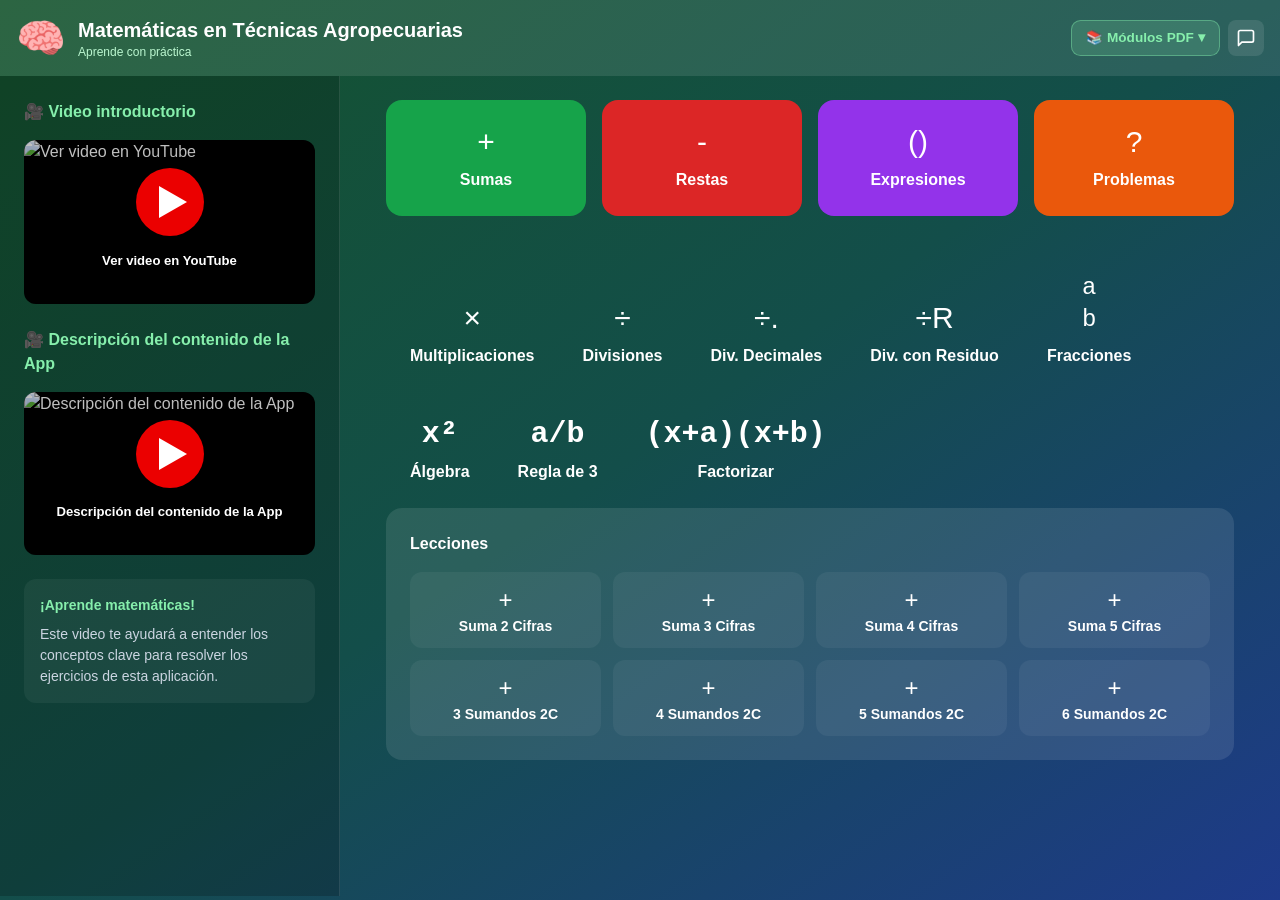
==== index.html @ 4303181f "Add files via upload" ====
<!doctype html>
<html lang="es">
  <head>
    <meta charset="UTF-8" />
    <link rel="icon" type="image/svg+xml" href="/vite.svg" />
    <meta name="viewport" content="width=device-width, initial-scale=1.0" />
    <title>Matemáticas en Técnicas Agropecuarias</title>
    <link rel="stylesheet" href="https://cdn.jsdelivr.net/npm/katex@0.16.9/dist/katex.min.css">
    <script src="https://cdn.jsdelivr.net/npm/katex@0.16.9/dist/katex.min.js"></script>
    <script src="js/vendor.js"></script>
    <script src="js/app/data.js"></script>
    <script src="js/app/generators.js"></script>
    <script defer src="js/app/main.js"></script>
    <link rel="stylesheet" href="css/styles.css">
  </head>
  <body>
    <div id="root"></div>
  
<script>
/**
 * Iframe 元素高亮注入脚本
 * 需要在目标网站中引入此脚本来支持跨域 iframe 高亮功能
 *
 * 使用方法：
 * 1. 将此脚本添加到目标网站的 HTML 中
 * 2. 或通过浏览器扩展、用户脚本等方式注入
 */

(function () {
  "use strict";

  // 检查是否在 iframe 中
  if (window.self === window.top) {
    return; // 不在 iframe 中，不执行
  }

  // 检查是否已经初始化过
  if (window.__iframeHighlightInitialized) {
    return;
  }
  window.__iframeHighlightInitialized = true;
  console.log("Iframe 高亮脚本已加载");

  // 创建高亮覆盖层
  var overlay = document.createElement("div");
  overlay.id = "iframe-highlight-overlay";
  overlay.style.cssText = "\n    position: fixed;\n    top: 0;\n    left: 0;\n    width: 100vw;\n    height: 100vh;\n    pointer-events: none;\n    z-index: 999999;\n    overflow: hidden;\n  ";

  // 创建悬停高亮框（虚线边框）
  var highlightBox = document.createElement("div");
  highlightBox.id = "iframe-highlight-box";
  highlightBox.style.cssText = "\n    position: absolute;\n    border: 2px dashed #007AFF;\n    background: rgba(0, 122, 255, 0.08);\n    pointer-events: none;\n    display: none;\n    transition: all 0.1s ease;\n    box-shadow: 0 0 0 1px rgba(255, 255, 255, 0.8);\n    border-radius: 2px;\n  ";

  // 创建选中节点的常驻高亮框（实线边框）
  var selectedBox = document.createElement("div");
  selectedBox.id = "iframe-selected-box";
  selectedBox.style.cssText = "\n    position: absolute;\n    border: 2px solid #007AFF;\n    pointer-events: none;\n    display: none;\n    box-shadow: 0 0 0 1px rgba(255, 255, 255, 0.9), 0 0 8px rgba(255, 107, 53, 0.4);\n    border-radius: 2px;\n    z-index: 1000000;\n  ";

  // 创建悬停标签显示
  var tagLabel = document.createElement("div");
  tagLabel.id = "iframe-tag-label";
  tagLabel.style.cssText = "\n    position: absolute;\n    background: #007AFF;\n    color: white;\n    padding: 2px 6px;\n    font-size: 11px;\n    font-family: -apple-system, BlinkMacSystemFont, 'Segoe UI', Roboto, 'Helvetica Neue', Arial, sans-serif;\n    border-radius: 2px;\n    pointer-events: none;\n    display: none;\n    white-space: nowrap;\n    z-index: 1000001;\n    box-shadow: 0 2px 4px rgba(0, 0, 0, 0.3);\n    font-weight: 500;\n  ";

  // 创建选中节点标签
  var selectedLabel = document.createElement("div");
  selectedLabel.id = "iframe-selected-label";
  selectedLabel.style.cssText = "\n    position: absolute;\n    background: #007AFF;\n    color: white;\n    padding: 3px 8px;\n    font-size: 11px;\n    font-family: -apple-system, BlinkMacSystemFont, 'Segoe UI', Roboto, 'Helvetica Neue', Arial, sans-serif;\n    border-radius: 3px;\n    pointer-events: none;\n    display: none;\n    white-space: nowrap;\n    z-index: 1000002;\n    box-shadow: 0 2px 6px rgba(0, 0, 0, 0.4);\n    font-weight: 600;\n  ";
  overlay.appendChild(highlightBox);
  overlay.appendChild(selectedBox);
  overlay.appendChild(tagLabel);
  overlay.appendChild(selectedLabel);
  document.body.appendChild(overlay);

  // 存储当前选中的元素
  var selectedElement = null;
  var highlightEnabled = false;

  // 更新选中元素的高亮显示
  function updateSelectedHighlight(element) {
    console.log("updateSelectedHighlight called with:", element);
    if (!element) {
      selectedBox.style.display = "none";
      selectedLabel.style.display = "none";
      selectedElement = null;
      console.log("Cleared selected highlight");
      return;
    }
    selectedElement = element;
    var rect = element.getBoundingClientRect();
    console.log("Selected element rect:", rect);

    // 更新选中高亮框位置
    selectedBox.style.display = "block";
    selectedBox.style.left = "".concat(rect.left - 2, "px");
    selectedBox.style.top = "".concat(rect.top - 2, "px");
    selectedBox.style.width = "".concat(rect.width + 4, "px");
    selectedBox.style.height = "".concat(rect.height + 4, "px");

    // 更新选中标签位置和内容
    selectedLabel.style.display = "block";
    selectedLabel.textContent = "\u2713 <".concat(element.tagName.toLowerCase(), ">");

    // 计算标签位置，确保不超出视窗
    var labelTop = rect.top - 28;
    var labelLeft = rect.left;

    // 如果标签会超出顶部，显示在元素下方
    if (labelTop < 5) {
      labelTop = rect.bottom + 5;
    }

    // 如果标签会超出右侧，向左调整
    var labelWidth = selectedLabel.offsetWidth || 100; // 预估宽度
    if (labelLeft + labelWidth > window.innerWidth - 10) {
      labelLeft = window.innerWidth - labelWidth - 10;
    }
    selectedLabel.style.left = "".concat(Math.max(5, labelLeft), "px");
    selectedLabel.style.top = "".concat(labelTop, "px");
    console.log("Selected highlight positioned at:", {
      left: selectedBox.style.left,
      top: selectedBox.style.top,
      width: selectedBox.style.width,
      height: selectedBox.style.height
    });
  }
  function getElementSelector(element) {
    if (!(element instanceof Element)) throw new Error('Argument must be a DOM element');
    var segments = [];
    var current = element;
    while (current !== document.documentElement) {
      var selector = '';
      // 优先检查唯一ID
      if (current.id && document.querySelectorAll("#".concat(current.id)).length === 1) {
        segments.unshift("#".concat(current.id));
        break; // ID唯一，无需继续向上
      }

      // 生成类名选择器（取第一个有效类名）
      var classes = Array.from(current.classList).filter(function (c) {
        return !c.startsWith('js-');
      });
      var className = classes.length > 0 ? ".".concat(classes[0]) : '';

      // 生成位置索引（nth-child）
      var tag = current.tagName.toLowerCase();
      if (!className) {
        var siblings = Array.from(current.parentNode.children);
        var index = siblings.findIndex(function (el) {
          return el === current;
        }) + 1;
        selector = "".concat(tag, ":nth-child(").concat(index, ")");
      } else {
        selector = className;
      }
      segments.unshift(selector);
      current = current.parentElement;
    }

    // 处理根元素
    if (current === document.documentElement) {
      segments.unshift('html');
    }
    return segments.join(' > ');
  }

  // 获取元素文本内容
  function getElementText(element) {
    var _element$textContent;
    if (element.tagName === "INPUT") {
      return element.value || element.placeholder || "";
    }
    if (element.tagName === "TEXTAREA") {
      return element.value || element.placeholder || "";
    }
    var text = ((_element$textContent = element.textContent) === null || _element$textContent === void 0 ? void 0 : _element$textContent.trim()) || "";
    return text.length > 50 ? text.substring(0, 50) + "..." : text;
  }

  // 获取元素属性信息
  function getElementAttributes(element) {
    var attrs = {};
    for (var i = 0; i < element.attributes.length; i++) {
      var attr = element.attributes[i];
      attrs[attr.name] = attr.value;
    }
    return attrs;
  }

  // 鼠标悬停事件处理
  function handleMouseOver(e) {
    if (!highlightEnabled) return;
    var target = e.target;
    if (!target || target === overlay || target === highlightBox || target === tagLabel || target === selectedBox || target === selectedLabel) {
      return;
    }

    // 避免高亮 html 和 body 元素
    if (target === document.documentElement || target === document.body) {
      return;
    }

    // 如果是已选中的元素，不显示悬停高亮
    if (target === selectedElement) {
      highlightBox.style.display = "none";
      tagLabel.style.display = "none";
      return;
    }
    var rect = target.getBoundingClientRect();
    var selector = getElementSelector(target);
    var text = getElementText(target);
    var attributes = getElementAttributes(target);

    // 更新悬停高亮框位置
    highlightBox.style.display = "block";
    highlightBox.style.left = "".concat(rect.left - 2, "px");
    highlightBox.style.top = "".concat(rect.top - 2, "px");
    highlightBox.style.width = "".concat(rect.width + 4, "px");
    highlightBox.style.height = "".concat(rect.height + 4, "px");

    // 更新标签位置和内容
    tagLabel.style.display = "block";
    tagLabel.textContent = "<".concat(target.tagName.toLowerCase(), ">");

    // 计算标签位置，确保不超出视窗
    var labelTop = rect.top - 22;
    var labelLeft = rect.left;

    // 如果标签会超出顶部，显示在元素下方
    if (labelTop < 0) {
      labelTop = rect.bottom + 5;
    }

    // 如果标签会超出右侧，向左调整
    if (labelLeft + tagLabel.offsetWidth > window.innerWidth) {
      labelLeft = window.innerWidth - tagLabel.offsetWidth - 5;
    }
    tagLabel.style.left = "".concat(Math.max(0, labelLeft), "px");
    tagLabel.style.top = "".concat(labelTop, "px");

    // 发送消息到父窗口
    var elementInfo = {
      tagName: target.tagName.toLowerCase(),
      rect: {
        left: rect.left,
        top: rect.top,
        right: rect.right,
        bottom: rect.bottom,
        width: rect.width,
        height: rect.height,
        x: rect.x,
        y: rect.y
      },
      selector: selector,
      text: text,
      attributes: attributes,
      url: window.location.href,
      path: window.location.pathname,
      timestamp: Date.now()
    };
    try {
      window.parent.postMessage({
        type: "iframe-element-hover",
        data: elementInfo,
        source: "iframe-highlight-injector"
      }, "*");
    } catch (error) {
      console.warn("无法发送消息到父窗口:", error);
    }
  }

  // 鼠标离开事件处理
  function handleMouseOut(e) {
    if (!highlightEnabled) return;
    var relatedTarget = e.relatedTarget;

    // 如果鼠标移动到高亮相关元素上，不隐藏高亮
    if (relatedTarget && (relatedTarget === highlightBox || relatedTarget === tagLabel || relatedTarget === overlay || relatedTarget === selectedBox || relatedTarget === selectedLabel)) {
      return;
    }
    highlightBox.style.display = "none";
    tagLabel.style.display = "none";
    try {
      window.parent.postMessage({
        type: "iframe-element-hover",
        data: null,
        source: "iframe-highlight-injector"
      }, "*");
    } catch (error) {
      console.warn("无法发送消息到父窗口:", error);
    }
  }

  // 点击事件处理
  function handleClick(e) {
    var target = e.target;
    if (!target || target === overlay || target === highlightBox || target === tagLabel || target === selectedBox || target === selectedLabel) {
      return;
    }

    // 避免处理 html 和 body 元素
    if (target === document.documentElement || target === document.body) {
      return;
    }

    // 检查是否是交互元素，这些元素需要保留默认行为
    var isInteractiveElement = ['input', 'textarea', 'select', 'button', 'a'].includes(target.tagName.toLowerCase());

    // 如果高亮功能启用，对于非交互元素阻止默认行为和事件传播
    if (highlightEnabled) {
      e.preventDefault();
      e.stopPropagation();
    }
    var rect = target.getBoundingClientRect();
    var selector = getElementSelector(target);
    var text = getElementText(target);
    var attributes = getElementAttributes(target);
    console.log("Element clicked:", {
      tagName: target.tagName,
      selector: selector,
      rect: rect
    });

    // 立即更新选中高亮
    updateSelectedHighlight(target);

    // 隐藏悬停高亮，因为现在是选中状态
    highlightBox.style.display = "none";
    tagLabel.style.display = "none";
    var elementInfo = {
      tagName: target.tagName.toLowerCase(),
      rect: {
        left: rect.left,
        top: rect.top,
        right: rect.right,
        bottom: rect.bottom,
        width: rect.width,
        height: rect.height,
        x: rect.x,
        y: rect.y
      },
      selector: selector,
      text: text,
      attributes: attributes,
      url: window.location.href,
      path: window.location.pathname,
      timestamp: Date.now()
    };
    try {
      window.parent.postMessage({
        type: "iframe-element-click",
        data: elementInfo,
        source: "iframe-highlight-injector"
      }, "*");
    } catch (error) {
      console.warn("无法发送消息到父窗口:", error);
    }
  }

  // 监听来自父窗口的消息
  function handleParentMessage(event) {
    console.log("Received message from parent:", event.data);
    if (event.data.type === "iframe-highlight-toggle") {
      var enabled = event.data.enabled;
      console.log("Highlight toggle:", enabled);
      if (enabled) {
        enableHighlight();
      } else {
        disableHighlight();
      }
    } else if (event.data.type === "enable-iframe-highlight") {
      console.log("Enable iframe highlight");
      enableHighlight();
    } else if (event.data.type === "disable-iframe-highlight") {
      console.log("Disable iframe highlight");
      disableHighlight();
    } else if (event.data.type === "toggle-iframe-highlight") {
      var _enabled = event.data.enabled !== undefined ? event.data.enabled : !highlightEnabled;
      console.log("Toggle iframe highlight to:", _enabled);
      if (_enabled) {
        enableHighlight();
      } else {
        disableHighlight();
      }
    } else if (event.data.type === "update-selected-element") {
      var selector = event.data.selector;
      console.log("Update selected element with selector:", selector);
      if (selector) {
        try {
          var element = document.querySelector(selector);
          console.log("Found element by selector:", element);
          updateSelectedHighlight(element);
        } catch (error) {
          console.warn("Failed to select element:", error);
          updateSelectedHighlight(null);
        }
      } else {
        updateSelectedHighlight(null);
      }
    } else if (event.data.type === "clear-selected-element") {
      console.log("Clear selected element");
      updateSelectedHighlight(null);
    }
  }

  // 启用高亮功能
  function enableHighlight() {
    console.log("Enabling highlight");
    document.addEventListener("mouseover", handleMouseOver, true);
    document.addEventListener("mouseout", handleMouseOut, true);
    document.addEventListener("click", handleClick, true);
    highlightEnabled = true;
    overlay.style.display = "block";
  }

  // 禁用高亮功能
  function disableHighlight() {
    console.log("Disabling highlight");
    highlightEnabled = false;
    // 保持事件监听器，但通过 highlightEnabled 变量控制行为
    // 这样可以保留选中状态的显示
    highlightBox.style.display = "none";
    tagLabel.style.display = "none";
    // 不隐藏 selectedBox 和 selectedLabel，保留选中状态
  }

  // 完全禁用高亮功能（移除所有监听器）
  function fullyDisableHighlight() {
    console.log("Fully disabling highlight");
    highlightEnabled = false;
    document.removeEventListener("mouseover", handleMouseOver, true);
    document.removeEventListener("mouseout", handleMouseOut, true);
    document.removeEventListener("click", handleClick, true);
    overlay.style.display = "none";
    highlightBox.style.display = "none";
    tagLabel.style.display = "none";
    selectedBox.style.display = "none";
    selectedLabel.style.display = "none";
  }

  // 添加事件监听
  enableHighlight();
  window.addEventListener("message", handleParentMessage);

  // 暴露全局函数供外部调用
  window.__iframeHighlightControl = {
    enable: enableHighlight,
    disable: disableHighlight,
    fullyDisable: fullyDisableHighlight,
    isEnabled: function isEnabled() {
      return highlightEnabled;
    },
    getSelectedElement: function getSelectedElement() {
      return selectedElement;
    },
    updateSelected: updateSelectedHighlight,
    // 通过消息发送开关控制
    sendToggleMessage: function sendToggleMessage(enabled) {
      window.parent.postMessage({
        type: 'iframe-highlight-status',
        enabled: enabled || highlightEnabled,
        source: 'iframe-highlight-injector'
      }, '*');
    }
  };

  // 通知父窗口脚本已加载
  try {
    window.parent.postMessage({
      type: "iframe-highlight-ready",
      data: {
        url: window.location.href,
        userAgent: navigator.userAgent,
        timestamp: Date.now()
      },
      source: "iframe-highlight-injector"
    }, "*");
  } catch (error) {
    console.warn("无法发送就绪消息到父窗口:", error);
  }

  // 清理函数
  window.__iframeHighlightCleanup = function () {
    fullyDisableHighlight();
    window.removeEventListener("message", handleParentMessage);
    if (overlay.parentElement) {
      overlay.parentElement.removeChild(overlay);
    }
    delete window.__iframeHighlightInitialized;
    delete window.__iframeHighlightCleanup;
  };
})();

</script>
</body>
</html>
---- css/styles.css ----
*,:before,:after{--tw-border-spacing-x: 0;--tw-border-spacing-y: 0;--tw-translate-x: 0;--tw-translate-y: 0;--tw-rotate: 0;--tw-skew-x: 0;--tw-skew-y: 0;--tw-scale-x: 1;--tw-scale-y: 1;--tw-pan-x: ;--tw-pan-y: ;--tw-pinch-zoom: ;--tw-scroll-snap-strictness: proximity;--tw-gradient-from-position: ;--tw-gradient-via-position: ;--tw-gradient-to-position: ;--tw-ordinal: ;--tw-slashed-zero: ;--tw-numeric-figure: ;--tw-numeric-spacing: ;--tw-numeric-fraction: ;--tw-ring-inset: ;--tw-ring-offset-width: 0px;--tw-ring-offset-color: #fff;--tw-ring-color: rgb(59 130 246 / .5);--tw-ring-offset-shadow: 0 0 #0000;--tw-ring-shadow: 0 0 #0000;--tw-shadow: 0 0 #0000;--tw-shadow-colored: 0 0 #0000;--tw-blur: ;--tw-brightness: ;--tw-contrast: ;--tw-grayscale: ;--tw-hue-rotate: ;--tw-invert: ;--tw-saturate: ;--tw-sepia: ;--tw-drop-shadow: ;--tw-backdrop-blur: ;--tw-backdrop-brightness: ;--tw-backdrop-contrast: ;--tw-backdrop-grayscale: ;--tw-backdrop-hue-rotate: ;--tw-backdrop-invert: ;--tw-backdrop-opacity: ;--tw-backdrop-saturate: ;--tw-backdrop-sepia: ;--tw-contain-size: ;--tw-contain-layout: ;--tw-contain-paint: ;--tw-contain-style: }::backdrop{--tw-border-spacing-x: 0;--tw-border-spacing-y: 0;--tw-translate-x: 0;--tw-translate-y: 0;--tw-rotate: 0;--tw-skew-x: 0;--tw-skew-y: 0;--tw-scale-x: 1;--tw-scale-y: 1;--tw-pan-x: ;--tw-pan-y: ;--tw-pinch-zoom: ;--tw-scroll-snap-strictness: proximity;--tw-gradient-from-position: ;--tw-gradient-via-position: ;--tw-gradient-to-position: ;--tw-ordinal: ;--tw-slashed-zero: ;--tw-numeric-figure: ;--tw-numeric-spacing: ;--tw-numeric-fraction: ;--tw-ring-inset: ;--tw-ring-offset-width: 0px;--tw-ring-offset-color: #fff;--tw-ring-color: rgb(59 130 246 / .5);--tw-ring-offset-shadow: 0 0 #0000;--tw-ring-shadow: 0 0 #0000;--tw-shadow: 0 0 #0000;--tw-shadow-colored: 0 0 #0000;--tw-blur: ;--tw-brightness: ;--tw-contrast: ;--tw-grayscale: ;--tw-hue-rotate: ;--tw-invert: ;--tw-saturate: ;--tw-sepia: ;--tw-drop-shadow: ;--tw-backdrop-blur: ;--tw-backdrop-brightness: ;--tw-backdrop-contrast: ;--tw-backdrop-grayscale: ;--tw-backdrop-hue-rotate: ;--tw-backdrop-invert: ;--tw-backdrop-opacity: ;--tw-backdrop-saturate: ;--tw-backdrop-sepia: ;--tw-contain-size: ;--tw-contain-layout: ;--tw-contain-paint: ;--tw-contain-style: }*,:before,:after{box-sizing:border-box;border-width:0;border-style:solid;border-color:#e5e7eb}:before,:after{--tw-content: ""}html,:host{line-height:1.5;-webkit-text-size-adjust:100%;-moz-tab-size:4;-o-tab-size:4;tab-size:4;font-family:ui-sans-serif,system-ui,sans-serif,"Apple Color Emoji","Segoe UI Emoji",Segoe UI Symbol,"Noto Color Emoji";font-feature-settings:normal;font-variation-settings:normal;-webkit-tap-highlight-color:transparent}body{margin:0;line-height:inherit}hr{height:0;color:inherit;border-top-width:1px}abbr:where([title]){-webkit-text-decoration:underline dotted;text-decoration:underline dotted}h1,h2,h3,h4,h5,h6{font-size:inherit;font-weight:inherit}a{color:inherit;text-decoration:inherit}b,strong{font-weight:bolder}code,kbd,samp,pre{font-family:ui-monospace,SFMono-Regular,Menlo,Monaco,Consolas,Liberation Mono,Courier New,monospace;font-feature-settings:normal;font-variation-settings:normal;font-size:1em}small{font-size:80%}sub,sup{font-size:75%;line-height:0;position:relative;vertical-align:baseline}sub{bottom:-.25em}sup{top:-.5em}table{text-indent:0;border-color:inherit;border-collapse:collapse}button,input,optgroup,select,textarea{font-family:inherit;font-feature-settings:inherit;font-variation-settings:inherit;font-size:100%;font-weight:inherit;line-height:inherit;letter-spacing:inherit;color:inherit;margin:0;padding:0}button,select{text-transform:none}button,input:where([type=button]),input:where([type=reset]),input:where([type=submit]){-webkit-appearance:button;background-color:transparent;background-image:none}:-moz-focusring{outline:auto}:-moz-ui-invalid{box-shadow:none}progress{vertical-align:baseline}::-webkit-inner-spin-button,::-webkit-outer-spin-button{height:auto}[type=search]{-webkit-appearance:textfield;outline-offset:-2px}::-webkit-search-decoration{-webkit-appearance:none}::-webkit-file-upload-button{-webkit-appearance:button;font:inherit}summary{display:list-item}blockquote,dl,dd,h1,h2,h3,h4,h5,h6,hr,figure,p,pre{margin:0}fieldset{margin:0;padding:0}legend{padding:0}ol,ul,menu{list-style:none;margin:0;padding:0}dialog{padding:0}textarea{resize:vertical}input::-moz-placeholder,textarea::-moz-placeholder{opacity:1;color:#9ca3af}input::placeholder,textarea::placeholder{opacity:1;color:#9ca3af}button,[role=button]{cursor:pointer}:disabled{cursor:default}img,svg,video,canvas,audio,iframe,embed,object{display:block;vertical-align:middle}img,video{max-width:100%;height:auto}[hidden]:where(:not([hidden=until-found])){display:none}.fixed{position:fixed}.inset-0{top:0;right:0;bottom:0;left:0}.z-50{z-index:50}.mx-auto{margin-left:auto;margin-right:auto}.mb-1{margin-bottom:.25rem}.mb-2{margin-bottom:.5rem}.mb-4{margin-bottom:1rem}.mb-6{margin-bottom:1.5rem}.mb-8{margin-bottom:2rem}.ml-2{margin-left:.5rem}.ml-8{margin-left:2rem}.mr-4{margin-right:1rem}.mr-8{margin-right:2rem}.mt-2{margin-top:.5rem}.mt-6{margin-top:1.5rem}.inline-block{display:inline-block}.flex{display:flex}.grid{display:grid}.h-10{height:2.5rem}.h-5{height:1.25rem}.h-6{height:1.5rem}.max-h-\[80vh\]{max-height:80vh}.min-h-screen{min-height:100vh}.w-10{width:2.5rem}.w-14{width:3.5rem}.w-5{width:1.25rem}.w-6{width:1.5rem}.w-full{width:100%}.max-w-2xl{max-width:42rem}.max-w-4xl{max-width:56rem}.max-w-lg{max-width:32rem}.max-w-xs{max-width:20rem}.flex-1{flex:1 1 0%}.grid-cols-2{grid-template-columns:repeat(2,minmax(0,1fr))}.grid-cols-5{grid-template-columns:repeat(5,minmax(0,1fr))}.flex-col{flex-direction:column}.items-center{align-items:center}.justify-end{justify-content:flex-end}.justify-center{justify-content:center}.justify-between{justify-content:space-between}.gap-2{gap:.5rem}.gap-3{gap:.75rem}.gap-4{gap:1rem}.space-y-3>:not([hidden])~:not([hidden]){--tw-space-y-reverse: 0;margin-top:calc(.75rem * calc(1 - var(--tw-space-y-reverse)));margin-bottom:calc(.75rem * var(--tw-space-y-reverse))}.overflow-y-auto{overflow-y:auto}.rounded{border-radius:.25rem}.rounded-2xl{border-radius:1rem}.rounded-lg{border-radius:.5rem}.rounded-xl{border-radius:.75rem}.border{border-width:1px}.border-b{border-bottom-width:1px}.border-b-4{border-bottom-width:4px}.border-t{border-top-width:1px}.border-white{--tw-border-opacity: 1;border-color:rgb(255 255 255 / var(--tw-border-opacity, 1))}.border-white\/20{border-color:#fff3}.border-yellow-500{--tw-border-opacity: 1;border-color:rgb(234 179 8 / var(--tw-border-opacity, 1))}.bg-black\/30{background-color:#0000004d}.bg-black\/50{background-color:#00000080}.bg-blue-600{--tw-bg-opacity: 1;background-color:rgb(37 99 235 / var(--tw-bg-opacity, 1))}.bg-gray-900{--tw-bg-opacity: 1;background-color:rgb(17 24 39 / var(--tw-bg-opacity, 1))}.bg-green-500\/30{background-color:#22c55e4d}.bg-green-600{--tw-bg-opacity: 1;background-color:rgb(22 163 74 / var(--tw-bg-opacity, 1))}.bg-orange-600{--tw-bg-opacity: 1;background-color:rgb(234 88 12 / var(--tw-bg-opacity, 1))}.bg-purple-600{--tw-bg-opacity: 1;background-color:rgb(147 51 234 / var(--tw-bg-opacity, 1))}.bg-red-600{--tw-bg-opacity: 1;background-color:rgb(220 38 38 / var(--tw-bg-opacity, 1))}.bg-white\/10{background-color:#ffffff1a}.bg-white\/20{background-color:#fff3}.bg-white\/5{background-color:#ffffff0d}.bg-yellow-500\/50{background-color:#eab30880}.bg-yellow-600\/20{background-color:#ca8a0433}.bg-gradient-to-br{background-image:linear-gradient(to bottom right,var(--tw-gradient-stops))}.from-green-900{--tw-gradient-from: #14532d var(--tw-gradient-from-position);--tw-gradient-to: rgb(20 83 45 / 0) var(--tw-gradient-to-position);--tw-gradient-stops: var(--tw-gradient-from), var(--tw-gradient-to)}.via-teal-900{--tw-gradient-to: rgb(19 78 74 / 0) var(--tw-gradient-to-position);--tw-gradient-stops: var(--tw-gradient-from), #134e4a var(--tw-gradient-via-position), var(--tw-gradient-to)}.to-blue-900{--tw-gradient-to: #1e3a8a var(--tw-gradient-to-position)}.p-2{padding:.5rem}.p-3{padding:.75rem}.p-4{padding:1rem}.p-6{padding:1.5rem}.p-8{padding:2rem}.px-4{padding-left:1rem;padding-right:1rem}.py-2{padding-top:.5rem;padding-bottom:.5rem}.py-3{padding-top:.75rem;padding-bottom:.75rem}.py-4{padding-top:1rem;padding-bottom:1rem}.text-left{text-align:left}.text-center{text-align:center}.text-right{text-align:right}.font-mono{font-family:ui-monospace,SFMono-Regular,Menlo,Monaco,Consolas,Liberation Mono,Courier New,monospace}.text-2xl{font-size:1.5rem;line-height:2rem}.text-3xl{font-size:1.875rem;line-height:2.25rem}.text-4xl{font-size:2.25rem;line-height:2.5rem}.text-5xl{font-size:3rem;line-height:1}.text-lg{font-size:1.125rem;line-height:1.75rem}.text-sm{font-size:.875rem;line-height:1.25rem}.text-xl{font-size:1.25rem;line-height:1.75rem}.text-xs{font-size:.75rem;line-height:1rem}.font-bold{font-weight:700}.text-blue-200{--tw-text-opacity: 1;color:rgb(191 219 254 / var(--tw-text-opacity, 1))}.text-blue-300{--tw-text-opacity: 1;color:rgb(147 197 253 / var(--tw-text-opacity, 1))}.text-green-200{--tw-text-opacity: 1;color:rgb(187 247 208 / var(--tw-text-opacity, 1))}.text-green-400{--tw-text-opacity: 1;color:rgb(74 222 128 / var(--tw-text-opacity, 1))}.text-white{--tw-text-opacity: 1;color:rgb(255 255 255 / var(--tw-text-opacity, 1))}.text-yellow-200{--tw-text-opacity: 1;color:rgb(254 240 138 / var(--tw-text-opacity, 1))}.text-yellow-400{--tw-text-opacity: 1;color:rgb(250 204 21 / var(--tw-text-opacity, 1))}.outline-none{outline:2px solid transparent;outline-offset:2px}.filter{filter:var(--tw-blur) var(--tw-brightness) var(--tw-contrast) var(--tw-grayscale) var(--tw-hue-rotate) var(--tw-invert) var(--tw-saturate) var(--tw-sepia) var(--tw-drop-shadow)}body{margin:0;font-family:-apple-system,BlinkMacSystemFont,Segoe UI,Roboto,sans-serif;-webkit-font-smoothing:antialiased;-moz-osx-font-smoothing:grayscale}.hover\:bg-green-500:hover{--tw-bg-opacity: 1;background-color:rgb(34 197 94 / var(--tw-bg-opacity, 1))}.hover\:bg-white\/10:hover{background-color:#ffffff1a}@media(min-width:768px){.md\:grid-cols-4{grid-template-columns:repeat(4,minmax(0,1fr))}}
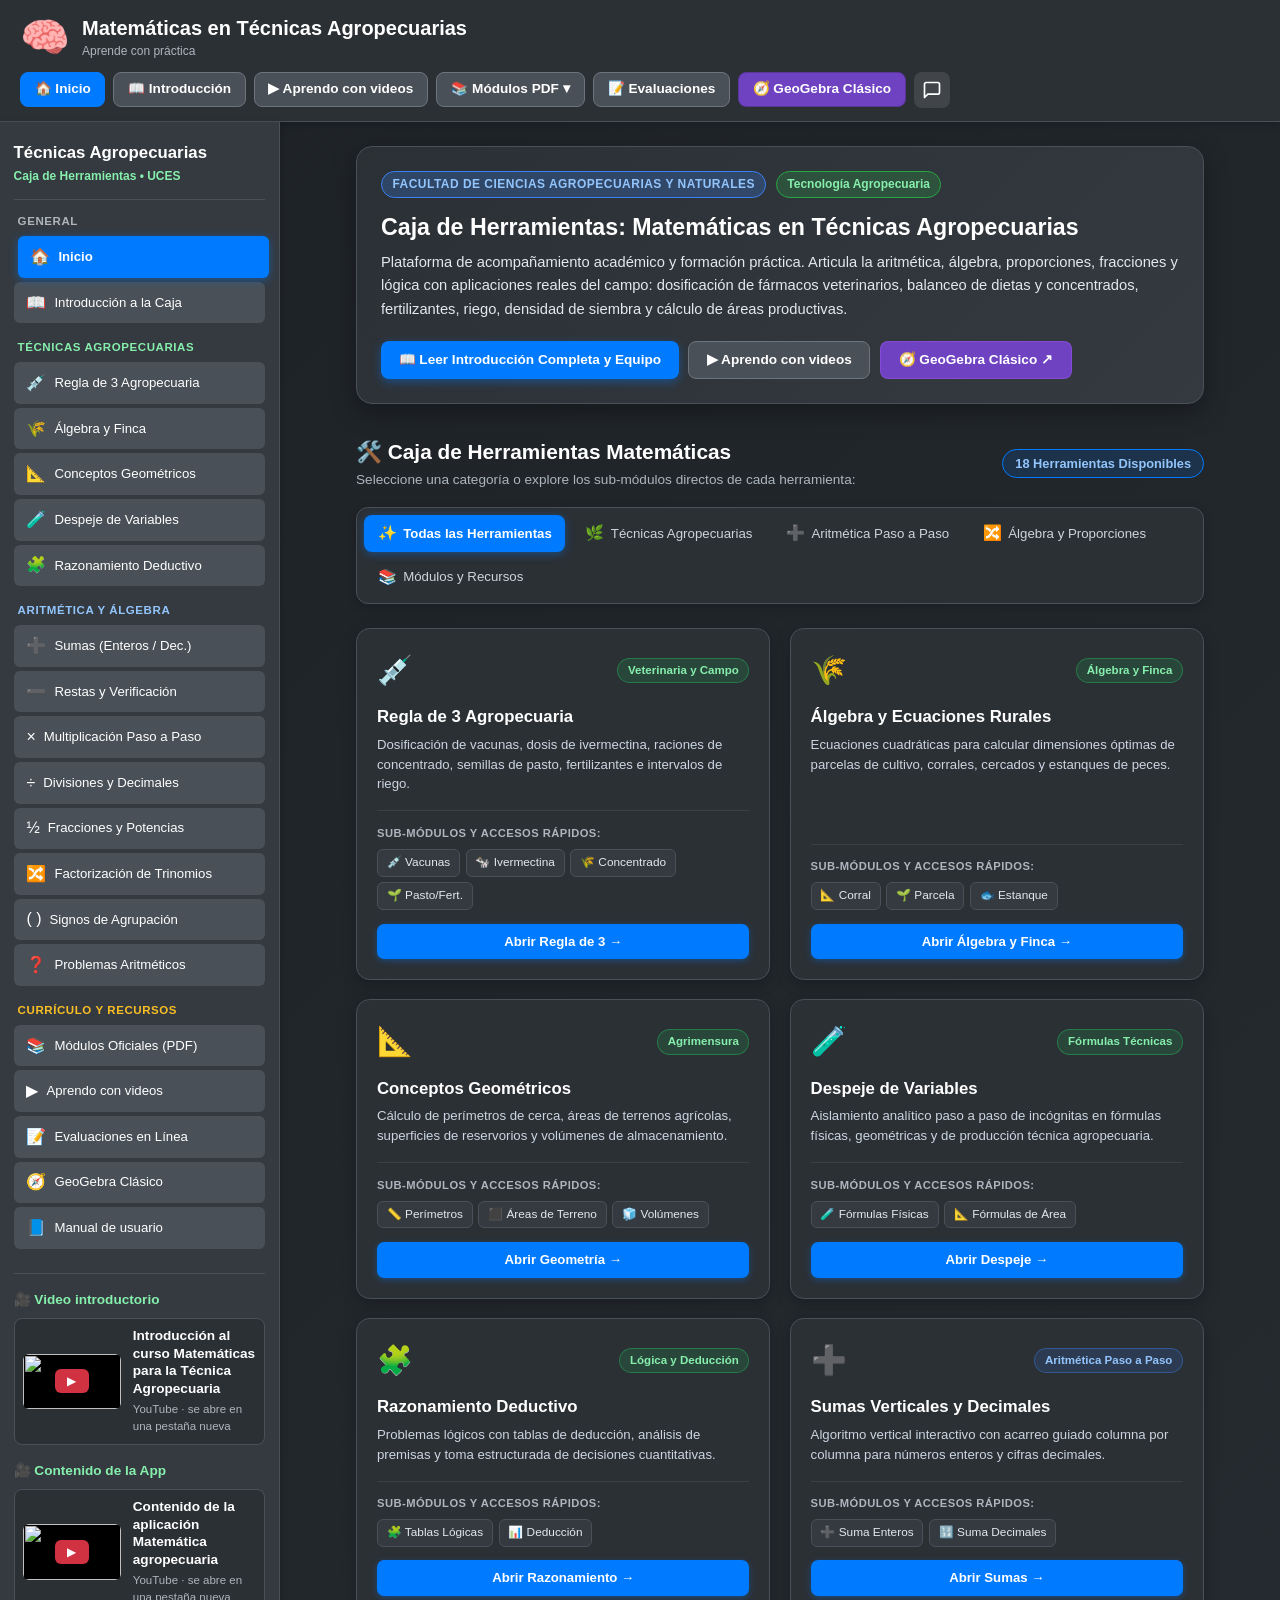
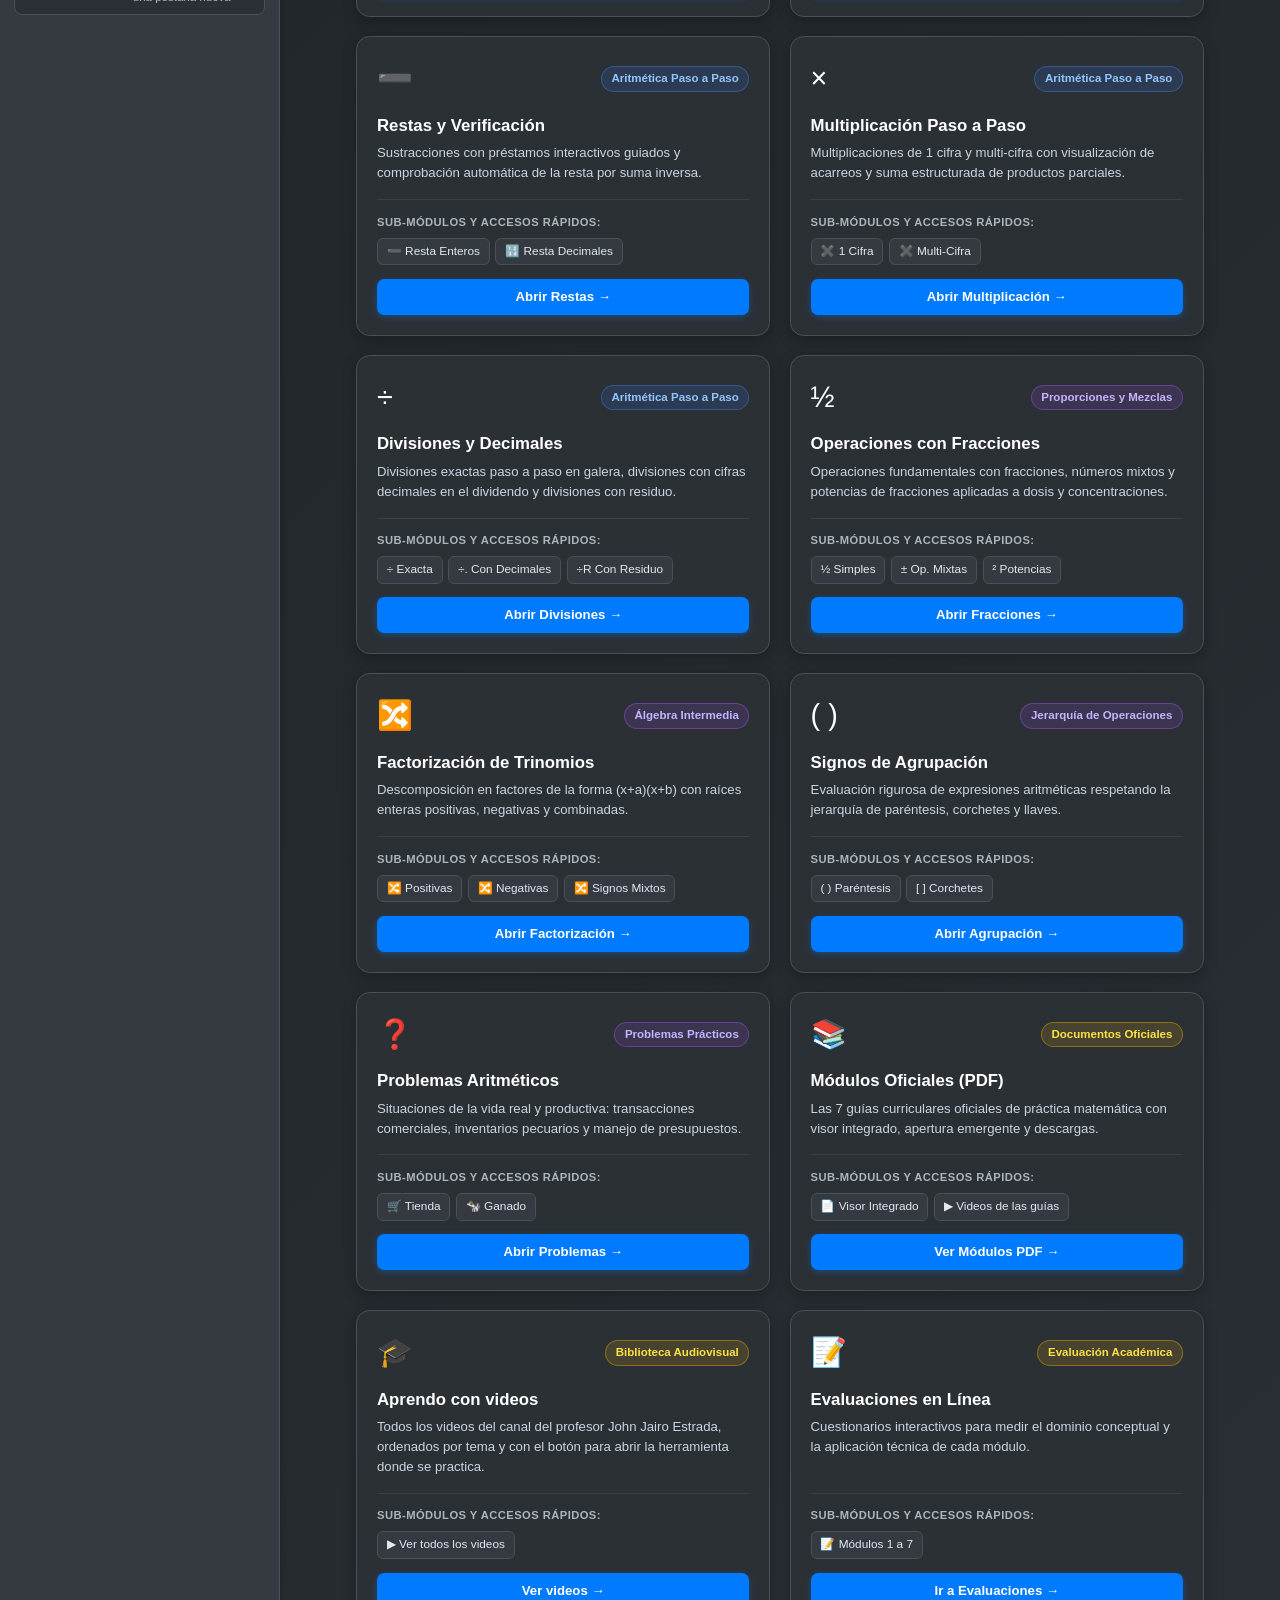
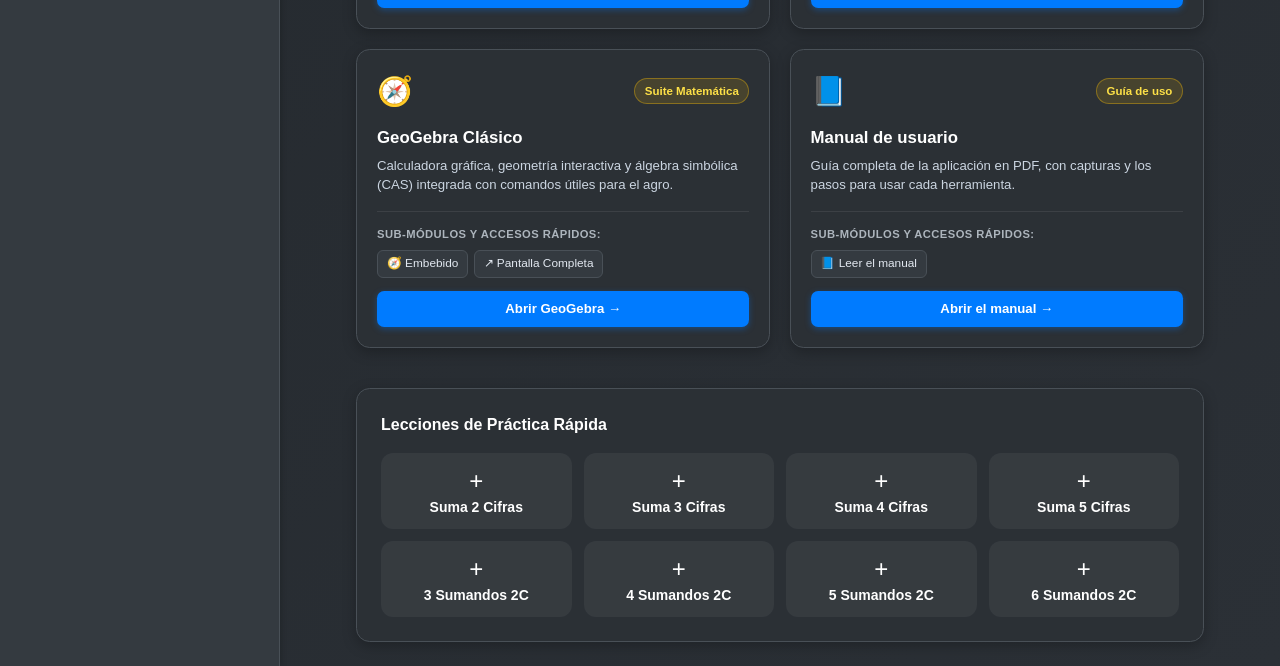
==== commit b0a7d7ba: "Add files via upload" ====
--- a/index.html
+++ b/index.html
@@ -2,494 +2,19 @@
 <html lang="es">
   <head>
     <meta charset="UTF-8" />
-    <link rel="icon" type="image/svg+xml" href="/vite.svg" />
     <meta name="viewport" content="width=device-width, initial-scale=1.0" />
-    <title>Matemáticas en Técnicas Agropecuarias</title>
+    <title>Matemáticas en Técnicas Agropecuarias - Caja de Herramientas</title>
     <link rel="stylesheet" href="https://cdn.jsdelivr.net/npm/katex@0.16.9/dist/katex.min.css">
+    <link rel="stylesheet" href="https://cdnjs.cloudflare.com/ajax/libs/font-awesome/6.0.0/css/all.min.css">
     <script src="https://cdn.jsdelivr.net/npm/katex@0.16.9/dist/katex.min.js"></script>
     <script src="js/vendor.js"></script>
     <script src="js/app/data.js"></script>
     <script src="js/app/generators.js"></script>
+    <script src="js/app/videos.js"></script>
     <script defer src="js/app/main.js"></script>
     <link rel="stylesheet" href="css/styles.css">
   </head>
   <body>
     <div id="root"></div>
-  
-<script>
-/**
- * Iframe 元素高亮注入脚本
- * 需要在目标网站中引入此脚本来支持跨域 iframe 高亮功能
- *
- * 使用方法：
- * 1. 将此脚本添加到目标网站的 HTML 中
- * 2. 或通过浏览器扩展、用户脚本等方式注入
- */
-
-(function () {
-  "use strict";
-
-  // 检查是否在 iframe 中
-  if (window.self === window.top) {
-    return; // 不在 iframe 中，不执行
-  }
-
-  // 检查是否已经初始化过
-  if (window.__iframeHighlightInitialized) {
-    return;
-  }
-  window.__iframeHighlightInitialized = true;
-  console.log("Iframe 高亮脚本已加载");
-
-  // 创建高亮覆盖层
-  var overlay = document.createElement("div");
-  overlay.id = "iframe-highlight-overlay";
-  overlay.style.cssText = "\n    position: fixed;\n    top: 0;\n    left: 0;\n    width: 100vw;\n    height: 100vh;\n    pointer-events: none;\n    z-index: 999999;\n    overflow: hidden;\n  ";
-
-  // 创建悬停高亮框（虚线边框）
-  var highlightBox = document.createElement("div");
-  highlightBox.id = "iframe-highlight-box";
-  highlightBox.style.cssText = "\n    position: absolute;\n    border: 2px dashed #007AFF;\n    background: rgba(0, 122, 255, 0.08);\n    pointer-events: none;\n    display: none;\n    transition: all 0.1s ease;\n    box-shadow: 0 0 0 1px rgba(255, 255, 255, 0.8);\n    border-radius: 2px;\n  ";
-
-  // 创建选中节点的常驻高亮框（实线边框）
-  var selectedBox = document.createElement("div");
-  selectedBox.id = "iframe-selected-box";
-  selectedBox.style.cssText = "\n    position: absolute;\n    border: 2px solid #007AFF;\n    pointer-events: none;\n    display: none;\n    box-shadow: 0 0 0 1px rgba(255, 255, 255, 0.9), 0 0 8px rgba(255, 107, 53, 0.4);\n    border-radius: 2px;\n    z-index: 1000000;\n  ";
-
-  // 创建悬停标签显示
-  var tagLabel = document.createElement("div");
-  tagLabel.id = "iframe-tag-label";
-  tagLabel.style.cssText = "\n    position: absolute;\n    background: #007AFF;\n    color: white;\n    padding: 2px 6px;\n    font-size: 11px;\n    font-family: -apple-system, BlinkMacSystemFont, 'Segoe UI', Roboto, 'Helvetica Neue', Arial, sans-serif;\n    border-radius: 2px;\n    pointer-events: none;\n    display: none;\n    white-space: nowrap;\n    z-index: 1000001;\n    box-shadow: 0 2px 4px rgba(0, 0, 0, 0.3);\n    font-weight: 500;\n  ";
-
-  // 创建选中节点标签
-  var selectedLabel = document.createElement("div");
-  selectedLabel.id = "iframe-selected-label";
-  selectedLabel.style.cssText = "\n    position: absolute;\n    background: #007AFF;\n    color: white;\n    padding: 3px 8px;\n    font-size: 11px;\n    font-family: -apple-system, BlinkMacSystemFont, 'Segoe UI', Roboto, 'Helvetica Neue', Arial, sans-serif;\n    border-radius: 3px;\n    pointer-events: none;\n    display: none;\n    white-space: nowrap;\n    z-index: 1000002;\n    box-shadow: 0 2px 6px rgba(0, 0, 0, 0.4);\n    font-weight: 600;\n  ";
-  overlay.appendChild(highlightBox);
-  overlay.appendChild(selectedBox);
-  overlay.appendChild(tagLabel);
-  overlay.appendChild(selectedLabel);
-  document.body.appendChild(overlay);
-
-  // 存储当前选中的元素
-  var selectedElement = null;
-  var highlightEnabled = false;
-
-  // 更新选中元素的高亮显示
-  function updateSelectedHighlight(element) {
-    console.log("updateSelectedHighlight called with:", element);
-    if (!element) {
-      selectedBox.style.display = "none";
-      selectedLabel.style.display = "none";
-      selectedElement = null;
-      console.log("Cleared selected highlight");
-      return;
-    }
-    selectedElement = element;
-    var rect = element.getBoundingClientRect();
-    console.log("Selected element rect:", rect);
-
-    // 更新选中高亮框位置
-    selectedBox.style.display = "block";
-    selectedBox.style.left = "".concat(rect.left - 2, "px");
-    selectedBox.style.top = "".concat(rect.top - 2, "px");
-    selectedBox.style.width = "".concat(rect.width + 4, "px");
-    selectedBox.style.height = "".concat(rect.height + 4, "px");
-
-    // 更新选中标签位置和内容
-    selectedLabel.style.display = "block";
-    selectedLabel.textContent = "\u2713 <".concat(element.tagName.toLowerCase(), ">");
-
-    // 计算标签位置，确保不超出视窗
-    var labelTop = rect.top - 28;
-    var labelLeft = rect.left;
-
-    // 如果标签会超出顶部，显示在元素下方
-    if (labelTop < 5) {
-      labelTop = rect.bottom + 5;
-    }
-
-    // 如果标签会超出右侧，向左调整
-    var labelWidth = selectedLabel.offsetWidth || 100; // 预估宽度
-    if (labelLeft + labelWidth > window.innerWidth - 10) {
-      labelLeft = window.innerWidth - labelWidth - 10;
-    }
-    selectedLabel.style.left = "".concat(Math.max(5, labelLeft), "px");
-    selectedLabel.style.top = "".concat(labelTop, "px");
-    console.log("Selected highlight positioned at:", {
-      left: selectedBox.style.left,
-      top: selectedBox.style.top,
-      width: selectedBox.style.width,
-      height: selectedBox.style.height
-    });
-  }
-  function getElementSelector(element) {
-    if (!(element instanceof Element)) throw new Error('Argument must be a DOM element');
-    var segments = [];
-    var current = element;
-    while (current !== document.documentElement) {
-      var selector = '';
-      // 优先检查唯一ID
-      if (current.id && document.querySelectorAll("#".concat(current.id)).length === 1) {
-        segments.unshift("#".concat(current.id));
-        break; // ID唯一，无需继续向上
-      }
-
-      // 生成类名选择器（取第一个有效类名）
-      var classes = Array.from(current.classList).filter(function (c) {
-        return !c.startsWith('js-');
-      });
-      var className = classes.length > 0 ? ".".concat(classes[0]) : '';
-
-      // 生成位置索引（nth-child）
-      var tag = current.tagName.toLowerCase();
-      if (!className) {
-        var siblings = Array.from(current.parentNode.children);
-        var index = siblings.findIndex(function (el) {
-          return el === current;
-        }) + 1;
-        selector = "".concat(tag, ":nth-child(").concat(index, ")");
-      } else {
-        selector = className;
-      }
-      segments.unshift(selector);
-      current = current.parentElement;
-    }
-
-    // 处理根元素
-    if (current === document.documentElement) {
-      segments.unshift('html');
-    }
-    return segments.join(' > ');
-  }
-
-  // 获取元素文本内容
-  function getElementText(element) {
-    var _element$textContent;
-    if (element.tagName === "INPUT") {
-      return element.value || element.placeholder || "";
-    }
-    if (element.tagName === "TEXTAREA") {
-      return element.value || element.placeholder || "";
-    }
-    var text = ((_element$textContent = element.textContent) === null || _element$textContent === void 0 ? void 0 : _element$textContent.trim()) || "";
-    return text.length > 50 ? text.substring(0, 50) + "..." : text;
-  }
-
-  // 获取元素属性信息
-  function getElementAttributes(element) {
-    var attrs = {};
-    for (var i = 0; i < element.attributes.length; i++) {
-      var attr = element.attributes[i];
-      attrs[attr.name] = attr.value;
-    }
-    return attrs;
-  }
-
-  // 鼠标悬停事件处理
-  function handleMouseOver(e) {
-    if (!highlightEnabled) return;
-    var target = e.target;
-    if (!target || target === overlay || target === highlightBox || target === tagLabel || target === selectedBox || target === selectedLabel) {
-      return;
-    }
-
-    // 避免高亮 html 和 body 元素
-    if (target === document.documentElement || target === document.body) {
-      return;
-    }
-
-    // 如果是已选中的元素，不显示悬停高亮
-    if (target === selectedElement) {
-      highlightBox.style.display = "none";
-      tagLabel.style.display = "none";
-      return;
-    }
-    var rect = target.getBoundingClientRect();
-    var selector = getElementSelector(target);
-    var text = getElementText(target);
-    var attributes = getElementAttributes(target);
-
-    // 更新悬停高亮框位置
-    highlightBox.style.display = "block";
-    highlightBox.style.left = "".concat(rect.left - 2, "px");
-    highlightBox.style.top = "".concat(rect.top - 2, "px");
-    highlightBox.style.width = "".concat(rect.width + 4, "px");
-    highlightBox.style.height = "".concat(rect.height + 4, "px");
-
-    // 更新标签位置和内容
-    tagLabel.style.display = "block";
-    tagLabel.textContent = "<".concat(target.tagName.toLowerCase(), ">");
-
-    // 计算标签位置，确保不超出视窗
-    var labelTop = rect.top - 22;
-    var labelLeft = rect.left;
-
-    // 如果标签会超出顶部，显示在元素下方
-    if (labelTop < 0) {
-      labelTop = rect.bottom + 5;
-    }
-
-    // 如果标签会超出右侧，向左调整
-    if (labelLeft + tagLabel.offsetWidth > window.innerWidth) {
-      labelLeft = window.innerWidth - tagLabel.offsetWidth - 5;
-    }
-    tagLabel.style.left = "".concat(Math.max(0, labelLeft), "px");
-    tagLabel.style.top = "".concat(labelTop, "px");
-
-    // 发送消息到父窗口
-    var elementInfo = {
-      tagName: target.tagName.toLowerCase(),
-      rect: {
-        left: rect.left,
-        top: rect.top,
-        right: rect.right,
-        bottom: rect.bottom,
-        width: rect.width,
-        height: rect.height,
-        x: rect.x,
-        y: rect.y
-      },
-      selector: selector,
-      text: text,
-      attributes: attributes,
-      url: window.location.href,
-      path: window.location.pathname,
-      timestamp: Date.now()
-    };
-    try {
-      window.parent.postMessage({
-        type: "iframe-element-hover",
-        data: elementInfo,
-        source: "iframe-highlight-injector"
-      }, "*");
-    } catch (error) {
-      console.warn("无法发送消息到父窗口:", error);
-    }
-  }
-
-  // 鼠标离开事件处理
-  function handleMouseOut(e) {
-    if (!highlightEnabled) return;
-    var relatedTarget = e.relatedTarget;
-
-    // 如果鼠标移动到高亮相关元素上，不隐藏高亮
-    if (relatedTarget && (relatedTarget === highlightBox || relatedTarget === tagLabel || relatedTarget === overlay || relatedTarget === selectedBox || relatedTarget === selectedLabel)) {
-      return;
-    }
-    highlightBox.style.display = "none";
-    tagLabel.style.display = "none";
-    try {
-      window.parent.postMessage({
-        type: "iframe-element-hover",
-        data: null,
-        source: "iframe-highlight-injector"
-      }, "*");
-    } catch (error) {
-      console.warn("无法发送消息到父窗口:", error);
-    }
-  }
-
-  // 点击事件处理
-  function handleClick(e) {
-    var target = e.target;
-    if (!target || target === overlay || target === highlightBox || target === tagLabel || target === selectedBox || target === selectedLabel) {
-      return;
-    }
-
-    // 避免处理 html 和 body 元素
-    if (target === document.documentElement || target === document.body) {
-      return;
-    }
-
-    // 检查是否是交互元素，这些元素需要保留默认行为
-    var isInteractiveElement = ['input', 'textarea', 'select', 'button', 'a'].includes(target.tagName.toLowerCase());
-
-    // 如果高亮功能启用，对于非交互元素阻止默认行为和事件传播
-    if (highlightEnabled) {
-      e.preventDefault();
-      e.stopPropagation();
-    }
-    var rect = target.getBoundingClientRect();
-    var selector = getElementSelector(target);
-    var text = getElementText(target);
-    var attributes = getElementAttributes(target);
-    console.log("Element clicked:", {
-      tagName: target.tagName,
-      selector: selector,
-      rect: rect
-    });
-
-    // 立即更新选中高亮
-    updateSelectedHighlight(target);
-
-    // 隐藏悬停高亮，因为现在是选中状态
-    highlightBox.style.display = "none";
-    tagLabel.style.display = "none";
-    var elementInfo = {
-      tagName: target.tagName.toLowerCase(),
-      rect: {
-        left: rect.left,
-        top: rect.top,
-        right: rect.right,
-        bottom: rect.bottom,
-        width: rect.width,
-        height: rect.height,
-        x: rect.x,
-        y: rect.y
-      },
-      selector: selector,
-      text: text,
-      attributes: attributes,
-      url: window.location.href,
-      path: window.location.pathname,
-      timestamp: Date.now()
-    };
-    try {
-      window.parent.postMessage({
-        type: "iframe-element-click",
-        data: elementInfo,
-        source: "iframe-highlight-injector"
-      }, "*");
-    } catch (error) {
-      console.warn("无法发送消息到父窗口:", error);
-    }
-  }
-
-  // 监听来自父窗口的消息
-  function handleParentMessage(event) {
-    console.log("Received message from parent:", event.data);
-    if (event.data.type === "iframe-highlight-toggle") {
-      var enabled = event.data.enabled;
-      console.log("Highlight toggle:", enabled);
-      if (enabled) {
-        enableHighlight();
-      } else {
-        disableHighlight();
-      }
-    } else if (event.data.type === "enable-iframe-highlight") {
-      console.log("Enable iframe highlight");
-      enableHighlight();
-    } else if (event.data.type === "disable-iframe-highlight") {
-      console.log("Disable iframe highlight");
-      disableHighlight();
-    } else if (event.data.type === "toggle-iframe-highlight") {
-      var _enabled = event.data.enabled !== undefined ? event.data.enabled : !highlightEnabled;
-      console.log("Toggle iframe highlight to:", _enabled);
-      if (_enabled) {
-        enableHighlight();
-      } else {
-        disableHighlight();
-      }
-    } else if (event.data.type === "update-selected-element") {
-      var selector = event.data.selector;
-      console.log("Update selected element with selector:", selector);
-      if (selector) {
-        try {
-          var element = document.querySelector(selector);
-          console.log("Found element by selector:", element);
-          updateSelectedHighlight(element);
-        } catch (error) {
-          console.warn("Failed to select element:", error);
-          updateSelectedHighlight(null);
-        }
-      } else {
-        updateSelectedHighlight(null);
-      }
-    } else if (event.data.type === "clear-selected-element") {
-      console.log("Clear selected element");
-      updateSelectedHighlight(null);
-    }
-  }
-
-  // 启用高亮功能
-  function enableHighlight() {
-    console.log("Enabling highlight");
-    document.addEventListener("mouseover", handleMouseOver, true);
-    document.addEventListener("mouseout", handleMouseOut, true);
-    document.addEventListener("click", handleClick, true);
-    highlightEnabled = true;
-    overlay.style.display = "block";
-  }
-
-  // 禁用高亮功能
-  function disableHighlight() {
-    console.log("Disabling highlight");
-    highlightEnabled = false;
-    // 保持事件监听器，但通过 highlightEnabled 变量控制行为
-    // 这样可以保留选中状态的显示
-    highlightBox.style.display = "none";
-    tagLabel.style.display = "none";
-    // 不隐藏 selectedBox 和 selectedLabel，保留选中状态
-  }
-
-  // 完全禁用高亮功能（移除所有监听器）
-  function fullyDisableHighlight() {
-    console.log("Fully disabling highlight");
-    highlightEnabled = false;
-    document.removeEventListener("mouseover", handleMouseOver, true);
-    document.removeEventListener("mouseout", handleMouseOut, true);
-    document.removeEventListener("click", handleClick, true);
-    overlay.style.display = "none";
-    highlightBox.style.display = "none";
-    tagLabel.style.display = "none";
-    selectedBox.style.display = "none";
-    selectedLabel.style.display = "none";
-  }
-
-  // 添加事件监听
-  enableHighlight();
-  window.addEventListener("message", handleParentMessage);
-
-  // 暴露全局函数供外部调用
-  window.__iframeHighlightControl = {
-    enable: enableHighlight,
-    disable: disableHighlight,
-    fullyDisable: fullyDisableHighlight,
-    isEnabled: function isEnabled() {
-      return highlightEnabled;
-    },
-    getSelectedElement: function getSelectedElement() {
-      return selectedElement;
-    },
-    updateSelected: updateSelectedHighlight,
-    // 通过消息发送开关控制
-    sendToggleMessage: function sendToggleMessage(enabled) {
-      window.parent.postMessage({
-        type: 'iframe-highlight-status',
-        enabled: enabled || highlightEnabled,
-        source: 'iframe-highlight-injector'
-      }, '*');
-    }
-  };
-
-  // 通知父窗口脚本已加载
-  try {
-    window.parent.postMessage({
-      type: "iframe-highlight-ready",
-      data: {
-        url: window.location.href,
-        userAgent: navigator.userAgent,
-        timestamp: Date.now()
-      },
-      source: "iframe-highlight-injector"
-    }, "*");
-  } catch (error) {
-    console.warn("无法发送就绪消息到父窗口:", error);
-  }
-
-  // 清理函数
-  window.__iframeHighlightCleanup = function () {
-    fullyDisableHighlight();
-    window.removeEventListener("message", handleParentMessage);
-    if (overlay.parentElement) {
-      overlay.parentElement.removeChild(overlay);
-    }
-    delete window.__iframeHighlightInitialized;
-    delete window.__iframeHighlightCleanup;
-  };
-})();
-
-</script>
-</body>
+  </body>
 </html>
